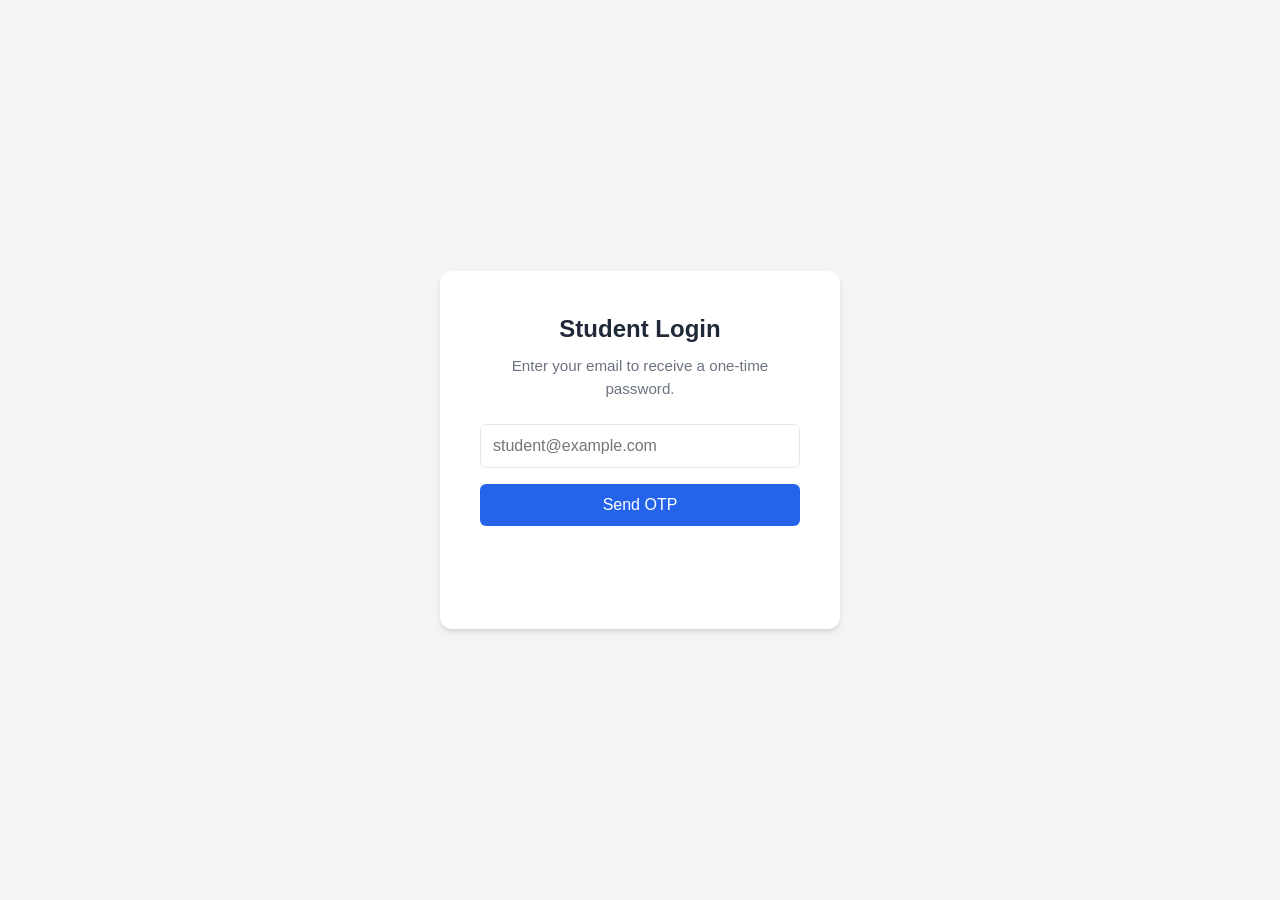
==== index.html @ 892a5672 "Populated the files (initial poulate)" ====
<!DOCTYPE html>
<html lang="en">
<head>
    <meta charset="UTF-8">
    <meta name="viewport" content="width=device-width, initial-scale=1.0">
    <title>Exam Portal - Login</title>
    <link rel="stylesheet" href="css/style.css">
</head>
<body>

    <div class="auth-container">
        <div class="auth-card">
            <h2>Student Login</h2>
            <p>Enter your email to receive a one-time password.</p>

            <!-- Step 1: Email Input -->
            <div id="email-step">
                <input type="email" id="student-email" placeholder="student@example.com" required>
                <button id="send-otp-btn" onclick="requestOTP()">Send OTP</button>
            </div>

            <!-- Step 2: OTP Input (Hidden initially) -->
            <div id="otp-step" style="display: none;">
                <p class="success-text">An OTP has been sent to your email.</p>
                <input type="text" id="student-otp" placeholder="Enter 6-digit OTP" required autocomplete="one-time-code">
                <button id="verify-otp-btn" onclick="verifyOTP()">Login</button>
            </div>

            <!-- Feedback Message -->
            <p id="auth-message" class="message"></p>
        </div>
    </div>

    <script src="js/auth.js"></script>
</body>
</html>
---- css/style.css ----
/* css/style.css */
:root {
    --primary-color: #2563eb;
    --primary-hover: #1d4ed8;
    --bg-color: #f3f4f6;
    --card-bg: #ffffff;
    --text-main: #1f2937;
    --text-muted: #6b7280;
    --border-color: #e5e7eb;
    --error-color: #ef4444;
    --success-color: #10b981;
}

* {
    box-sizing: border-box;
    margin: 0;
    padding: 0;
    font-family: -apple-system, BlinkMacSystemFont, "Segoe UI", Roboto, Helvetica, Arial, sans-serif;
}

body {
    background-color: var(--bg-color);
    color: var(--text-main);
    line-height: 1.5;
}

/* Auth Page Specifics */
.auth-container {
    display: flex;
    align-items: center;
    justify-content: center;
    min-height: 100vh;
    padding: 1rem;
}

.auth-card {
    background: var(--card-bg);
    padding: 2.5rem;
    border-radius: 12px;
    box-shadow: 0 4px 6px -1px rgba(0, 0, 0, 0.1), 0 2px 4px -1px rgba(0, 0, 0, 0.06);
    width: 100%;
    max-width: 400px;
    text-align: center;
}

.auth-card h2 {
    margin-bottom: 0.5rem;
    color: var(--text-main);
}

.auth-card p {
    color: var(--text-muted);
    margin-bottom: 1.5rem;
    font-size: 0.95rem;
}

/* Inputs & Buttons */
input[type="email"],
input[type="text"] {
    width: 100%;
    padding: 0.75rem;
    margin-bottom: 1rem;
    border: 1px solid var(--border-color);
    border-radius: 6px;
    font-size: 1rem;
    transition: border-color 0.2s;
}

input:focus {
    outline: none;
    border-color: var(--primary-color);
    box-shadow: 0 0 0 3px rgba(37, 99, 235, 0.1);
}

button {
    width: 100%;
    padding: 0.75rem;
    background-color: var(--primary-color);
    color: white;
    border: none;
    border-radius: 6px;
    font-size: 1rem;
    font-weight: 500;
    cursor: pointer;
    transition: background-color 0.2s;
}

button:hover {
    background-color: var(--primary-hover);
}

button:disabled {
    background-color: var(--text-muted);
    cursor: not-allowed;
}

/* Utility Classes */
.message {
    margin-top: 1rem;
    font-size: 0.9rem;
    min-height: 1.5em;
    color: var(--error-color);
}

.success-text {
    color: var(--success-color) !important;
    font-weight: 500;
}
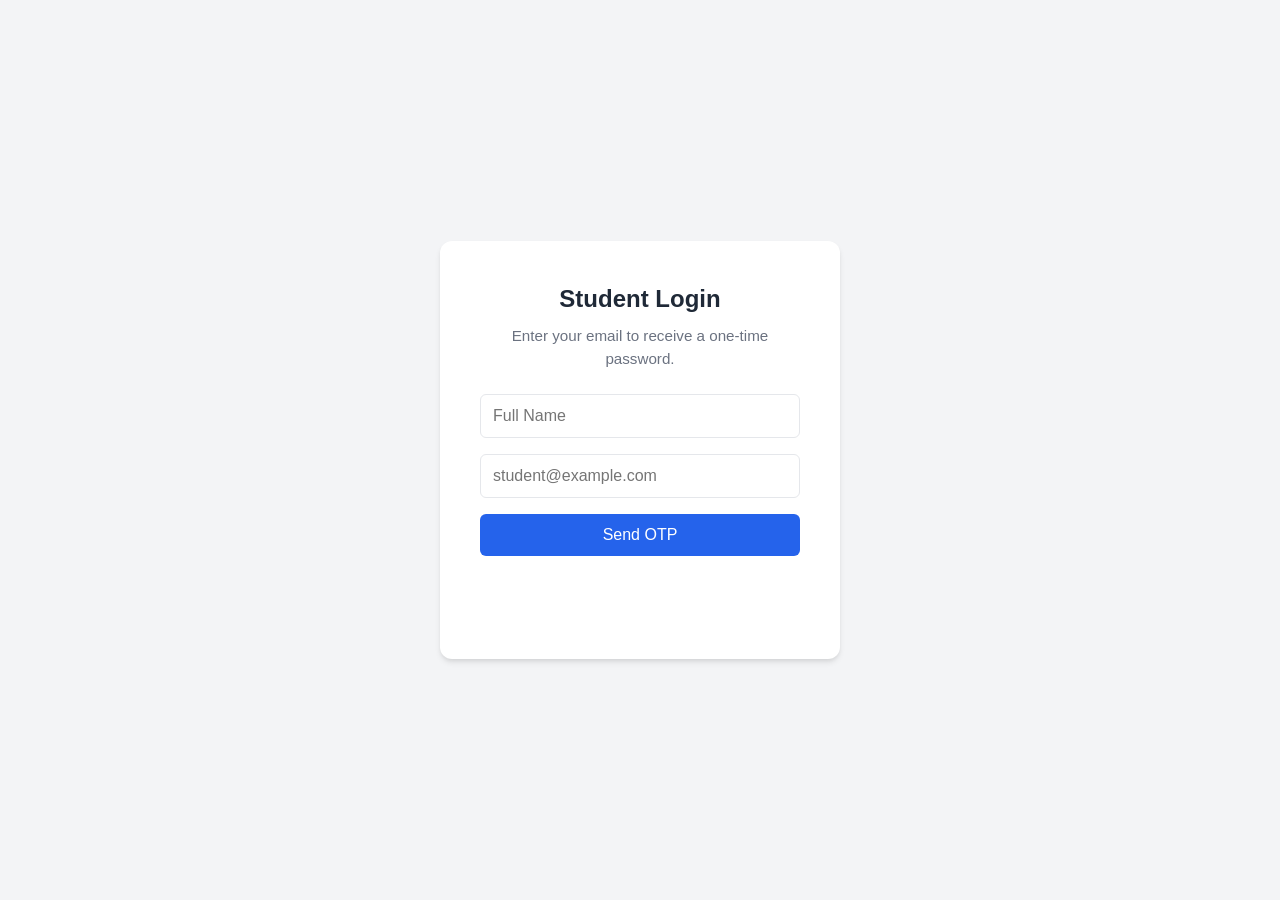
==== commit 4b25ed41: "Modified the login page to accept name" ====
--- a/index.html
+++ b/index.html
@@ -3,6 +3,7 @@
 <head>
     <meta charset="UTF-8">
     <meta name="viewport" content="width=device-width, initial-scale=1.0">
+    <link rel="icon" type="image/png" href="/favicon/favicon.ico">
     <title>Exam Portal - Login</title>
     <link rel="stylesheet" href="css/style.css">
 </head>
@@ -15,6 +16,7 @@
 
             <!-- Step 1: Email Input -->
             <div id="email-step">
+                <input type="text" id="student-name" placeholder="Full Name" required>
                 <input type="email" id="student-email" placeholder="student@example.com" required>
                 <button id="send-otp-btn" onclick="requestOTP()">Send OTP</button>
             </div>
--- a/css/style.css
+++ b/css/style.css
@@ -106,3 +106,113 @@
     color: var(--success-color) !important;
     font-weight: 500;
 }
+
+
+/* --- Dashboard Specific Styles --- */
+.dashboard-container {
+    max-width: 800px;
+    margin: 0 auto;
+    padding: 2rem 1rem;
+}
+
+.dashboard-header {
+    display: flex;
+    justify-content: space-between;
+    align-items: center;
+    margin-bottom: 2rem;
+    padding-bottom: 1rem;
+    border-bottom: 1px solid var(--border-color);
+}
+
+.dashboard-header h2 {
+    color: var(--primary-color);
+}
+
+.btn-small {
+    padding: 0.5rem 1rem;
+    font-size: 0.9rem;
+    width: auto;
+    background-color: var(--text-muted);
+}
+
+.btn-small:hover {
+    background-color: var(--text-main);
+}
+
+.panel {
+    background: var(--card-bg);
+    padding: 1.5rem;
+    border-radius: 8px;
+    box-shadow: 0 1px 3px rgba(0,0,0,0.1);
+    margin-bottom: 1.5rem;
+}
+
+.panel h3 {
+    margin-bottom: 1rem;
+    color: var(--text-main);
+    border-bottom: 2px solid var(--bg-color);
+    padding-bottom: 0.5rem;
+}
+
+.stats-grid {
+    display: grid;
+    grid-template-columns: 1fr 1fr;
+    gap: 1rem;
+}
+
+.stat-box {
+    background: var(--bg-color);
+    padding: 1rem;
+    border-radius: 6px;
+    text-align: center;
+}
+
+.stat-box span {
+    display: block;
+    font-size: 1.5rem;
+    font-weight: bold;
+    color: var(--primary-color);
+}
+
+.exam-list {
+    list-style: none;
+}
+
+.exam-list li {
+    display: flex;
+    justify-content: space-between;
+    align-items: center;
+    padding: 1rem;
+    background: var(--bg-color);
+    margin-bottom: 0.5rem;
+    border-radius: 6px;
+}
+
+.badge {
+    padding: 0.25rem 0.5rem;
+    border-radius: 4px;
+    font-size: 0.8rem;
+    font-weight: bold;
+    margin-left: 0.5rem;
+}
+
+.badge.free { background: #d1fae5; color: #065f46; }
+.badge.premium { background: #fef3c7; color: #92400e; }
+
+.btn-take {
+    background-color: var(--success-color);
+    width: auto;
+    padding: 0.5rem 1rem;
+    text-decoration: none;
+    color: white;
+    border-radius: 4px;
+    font-size: 0.9rem;
+}
+
+.btn-locked {
+    background-color: var(--border-color);
+    color: var(--text-muted);
+    cursor: not-allowed;
+    width: auto;
+    padding: 0.5rem 1rem;
+}
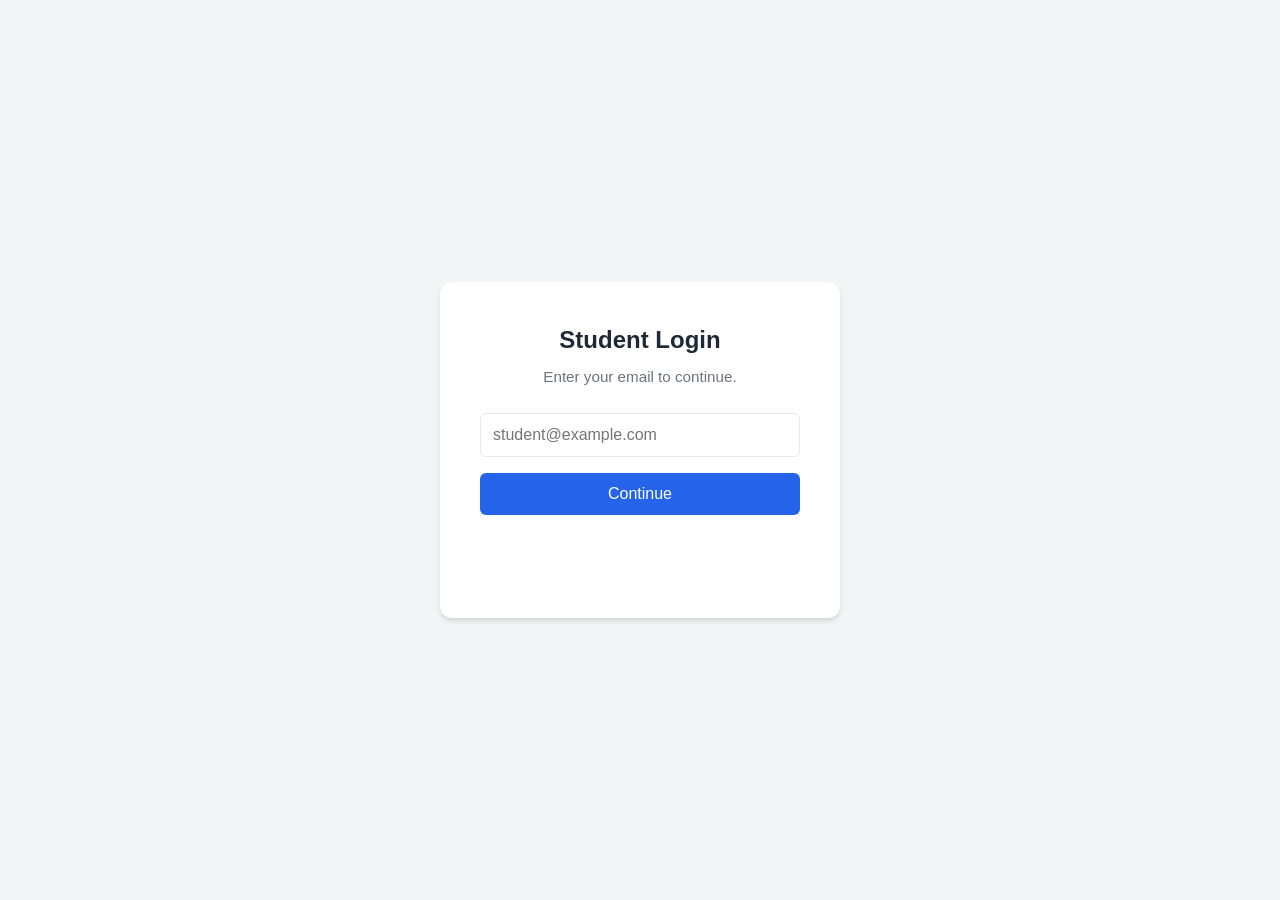
==== commit ddb11b44: "Updated the login logic" ====
--- a/index.html
+++ b/index.html
@@ -12,23 +12,34 @@
     <div class="auth-container">
         <div class="auth-card">
             <h2>Student Login</h2>
-            <p>Enter your email to receive a one-time password.</p>
-
-            <!-- Step 1: Email Input -->
+            
             <div id="email-step">
-                <input type="text" id="student-name" placeholder="Full Name" required>
+                <p>Enter your email to continue.</p>
                 <input type="email" id="student-email" placeholder="student@example.com" required>
-                <button id="send-otp-btn" onclick="requestOTP()">Send OTP</button>
+                <button id="send-otp-btn" onclick="requestOTP()">Continue</button>
             </div>
 
-            <!-- Step 2: OTP Input (Hidden initially) -->
             <div id="otp-step" style="display: none;">
                 <p class="success-text">An OTP has been sent to your email.</p>
+                
+                <div id="new-user-fields" style="display: none; text-align: left; background: #f8fafc; padding: 1rem; border-radius: 6px; margin-bottom: 1rem;">
+                    <p style="font-size: 0.85rem; color: var(--primary-color); margin-bottom: 0.5rem; font-weight: bold;">Looks like this is your first visit! Complete your profile:</p>
+                    <input type="text" id="student-name" placeholder="Full Name">
+                    <select id="student-course" style="width: 100%; padding: 0.75rem; margin-bottom: 0.5rem; border: 1px solid var(--border-color); border-radius: 6px; font-size: 1rem;">
+                        <option value="" disabled selected>Select Your Course</option>
+                        <option value="Class 9">Class 9</option>
+                        <option value="Class 10">Class 10</option>
+                        <option value="Class 11">Class 11</option>
+                        <option value="Class 12">Class 12</option>
+                        <option value="Repeat JEE">Repeat (JEE)</option>
+                        <option value="Repeat NEET">Repeat (NEET)</option>
+                    </select>
+                </div>
+
                 <input type="text" id="student-otp" placeholder="Enter 6-digit OTP" required autocomplete="one-time-code">
                 <button id="verify-otp-btn" onclick="verifyOTP()">Login</button>
             </div>
 
-            <!-- Feedback Message -->
             <p id="auth-message" class="message"></p>
         </div>
     </div>
--- a/css/style.css
+++ b/css/style.css
@@ -216,3 +216,116 @@
     width: auto;
     padding: 0.5rem 1rem;
 }
+
+/* =========================================
+   EXAM INTERFACE STYLING
+   ========================================= */
+
+/* Constrain the width and center everything */
+.exam-header, 
+.exam-container, 
+.exam-footer {
+    max-width: 800px;  /* Keeps line lengths readable for math */
+    margin: 0 auto;    /* Centers the container on the screen */
+    width: 100%;
+    padding: 1rem;     /* Prevents touching the sides on mobile */
+}
+
+/* Style the top header bar */
+.exam-header {
+    display: flex;
+    justify-content: space-between;
+    align-items: center;
+    background-color: var(--card-bg);
+    border-radius: 8px;
+    margin-top: 2rem;
+    margin-bottom: 2rem;
+    box-shadow: 0 2px 4px rgba(0,0,0,0.05);
+    padding: 1.5rem;
+}
+
+.exam-header h2 {
+    color: var(--primary-color);
+    margin: 0;
+}
+
+#timer {
+    font-size: 1.25rem;
+    font-weight: bold;
+    color: var(--text-muted);
+    background: var(--bg-color);
+    padding: 0.5rem 1rem;
+    border-radius: 6px;
+}
+
+/* Make the option lists look like clickable buttons */
+.exam-list li {
+    display: flex;
+    align-items: flex-start; /* Aligns checkbox with the top of multi-line math */
+    padding: 1rem;
+    border: 1px solid var(--border-color);
+    margin-bottom: 0.75rem;
+    border-radius: 6px;
+    background-color: var(--card-bg);
+    transition: all 0.2s ease;
+}
+
+/* Hover effect for options */
+.exam-list li:hover {
+    background-color: var(--bg-color);
+    border-color: #d1d5db;
+}
+
+/* Enlarge radio buttons and checkboxes slightly */
+.exam-list input[type="radio"],
+.exam-list input[type="checkbox"] {
+    transform: scale(1.2);
+    margin-top: 0.25rem; /* Adjusts alignment with KaTeX text */
+    margin-right: 1rem;
+    cursor: pointer;
+}
+
+/* The Submit Button Area */
+.exam-footer {
+    text-align: right;
+    padding-bottom: 4rem; /* Extra space at the bottom of the page */
+}
+
+#submit-exam-btn {
+    font-size: 1.1rem;
+    padding: 0.75rem 2rem;
+    background-color: var(--primary-color);
+}
+
+
+/* Review Page Status Colors */
+.correct-bg {
+    background-color: #d1fae5 !important;
+    border-color: #10b981 !important;
+}
+.wrong-bg {
+    background-color: #fee2e2 !important;
+    border-color: #ef4444 !important;
+}
+.missed-bg {
+    background-color: #fef3c7 !important;
+    border-color: #f59e0b !important;
+    border-style: dashed !important;
+}
+.review-feedback {
+    margin-top: 1rem;
+    padding: 1rem;
+    border-radius: 6px;
+    background: #f8fafc;
+    border-left: 4px solid var(--primary-color);
+}
+
+
+/* Exam Image Constraints */
+.exam-image {
+    max-width: 100%; /* Never wider than the screen/container */
+    height: auto;    /* Maintain aspect ratio */
+    display: block;  /* Put the image on its own line */
+    margin: 1rem 0;  /* Add space above and below */
+    border-radius: 6px;
+}
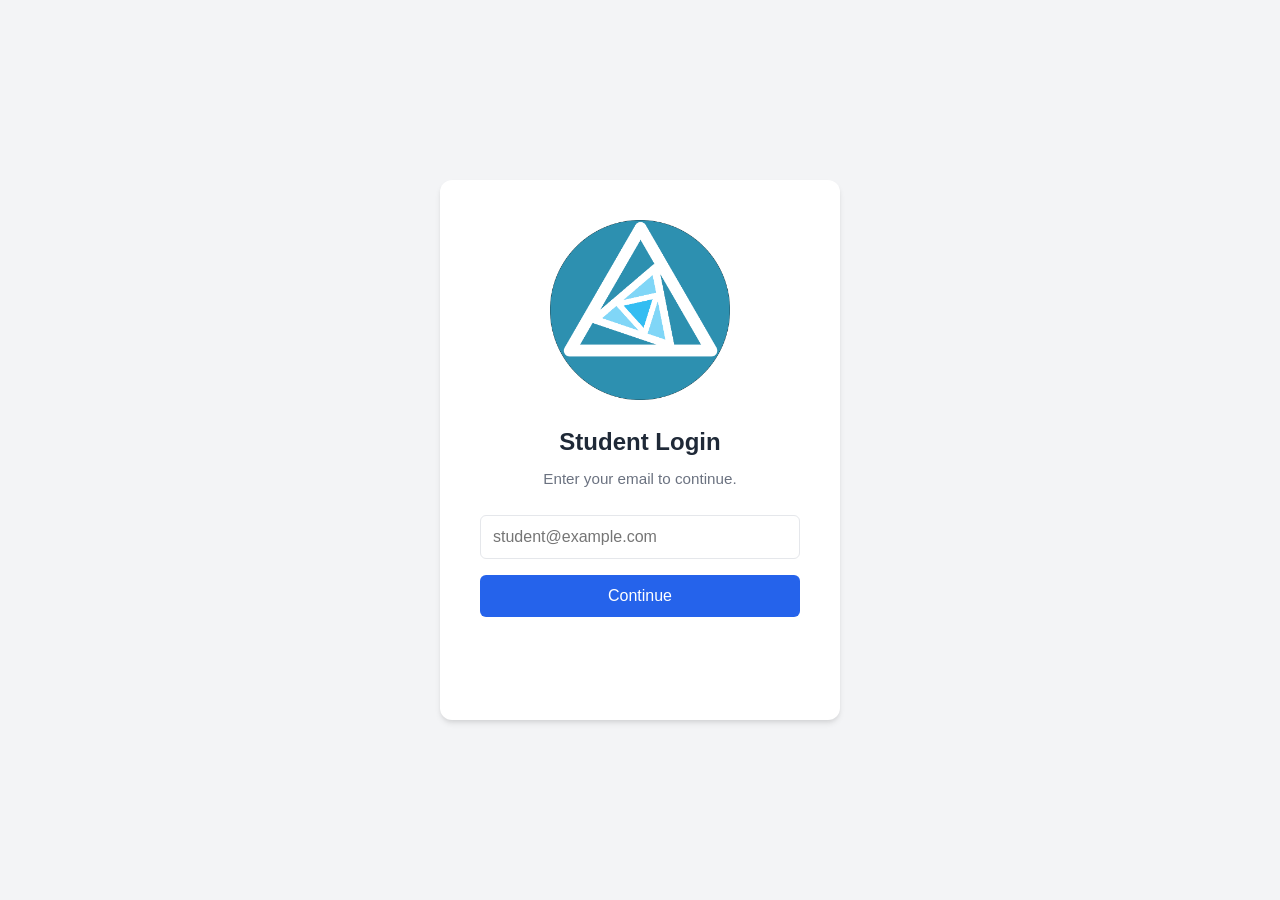
==== commit 34043929: "Included Logo and footer" ====
--- a/index.html
+++ b/index.html
@@ -11,6 +11,7 @@
 
     <div class="auth-container">
         <div class="auth-card">
+            <img src="images/logo.png" alt="Anant Kumar Classes Logo" class="login-logo">
             <h2>Student Login</h2>
             
             <div id="email-step">
@@ -31,8 +32,8 @@
                         <option value="Class 10">Class 10</option>
                         <option value="Class 11">Class 11</option>
                         <option value="Class 12">Class 12</option>
-                        <option value="Repeat JEE">Repeat (JEE)</option>
-                        <option value="Repeat NEET">Repeat (NEET)</option>
+                        <option value="Repeat (JEE)">Repeat (JEE)</option>
+                        <option value="Repeat (NEET)">Repeat (NEET)</option>
                     </select>
                 </div>
 
--- a/css/style.css
+++ b/css/style.css
@@ -329,3 +329,34 @@
     margin: 1rem 0;  /* Add space above and below */
     border-radius: 6px;
 }
+
+
+/* =========================================
+   BRANDING & FOOTERS
+   ========================================= */
+
+/* Login Page Logo */
+.login-logo {
+    max-width: 180px; /* Adjust this number to make it bigger/smaller */
+    height: auto;
+    margin: 0 auto 1.5rem auto; /* Centers it and adds space below */
+    display: block;
+}
+
+/* Universal Footer */
+.site-footer {
+    text-align: center;
+    padding: 2rem 1rem;
+    margin-top: 3rem;
+    color: var(--text-muted);
+    font-size: 0.85rem;
+    border-top: 1px solid var(--border-color);
+}
+
+.footer-logo {
+    max-width: 24px; /* Keeps it icon-sized for the footer */
+    height: auto;
+    vertical-align: middle; /* Aligns it nicely with the text */
+    margin-right: 0.5rem;
+    opacity: 0.7; /* Makes it look subtle */
+}
